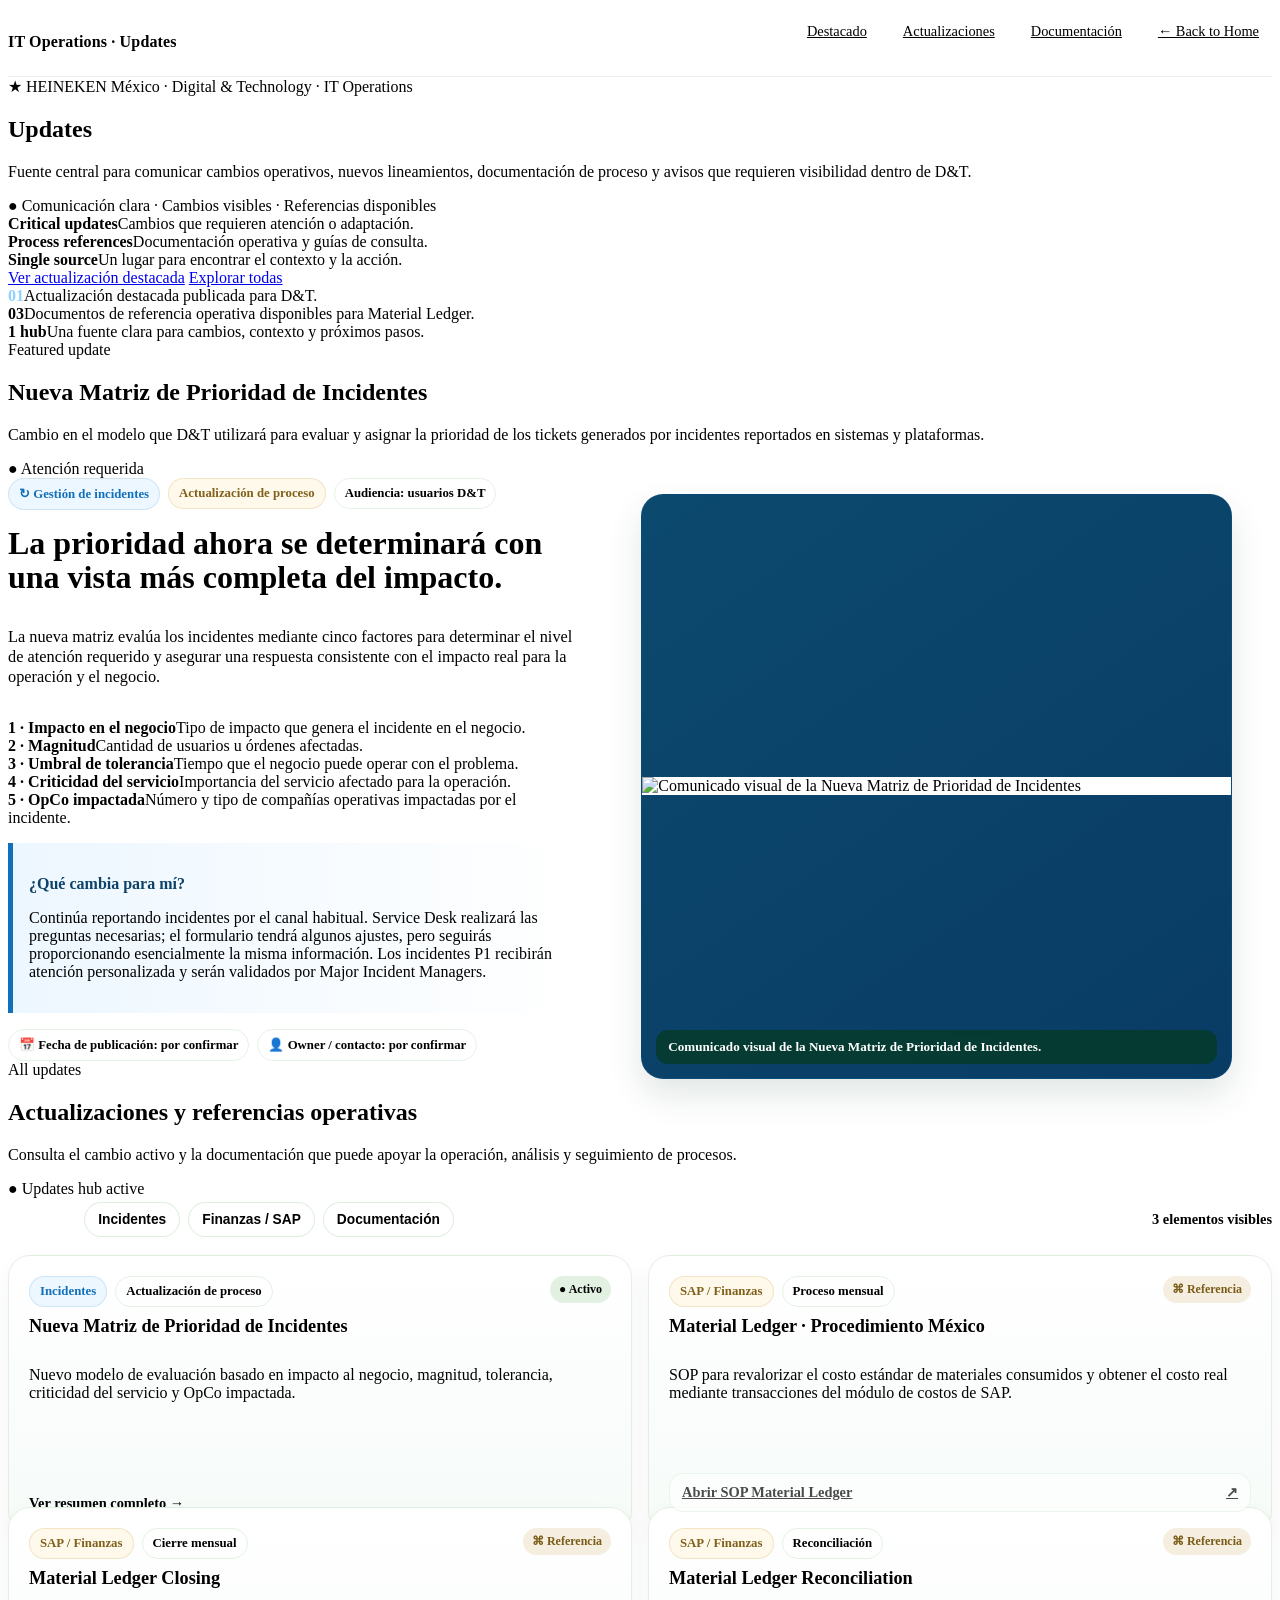
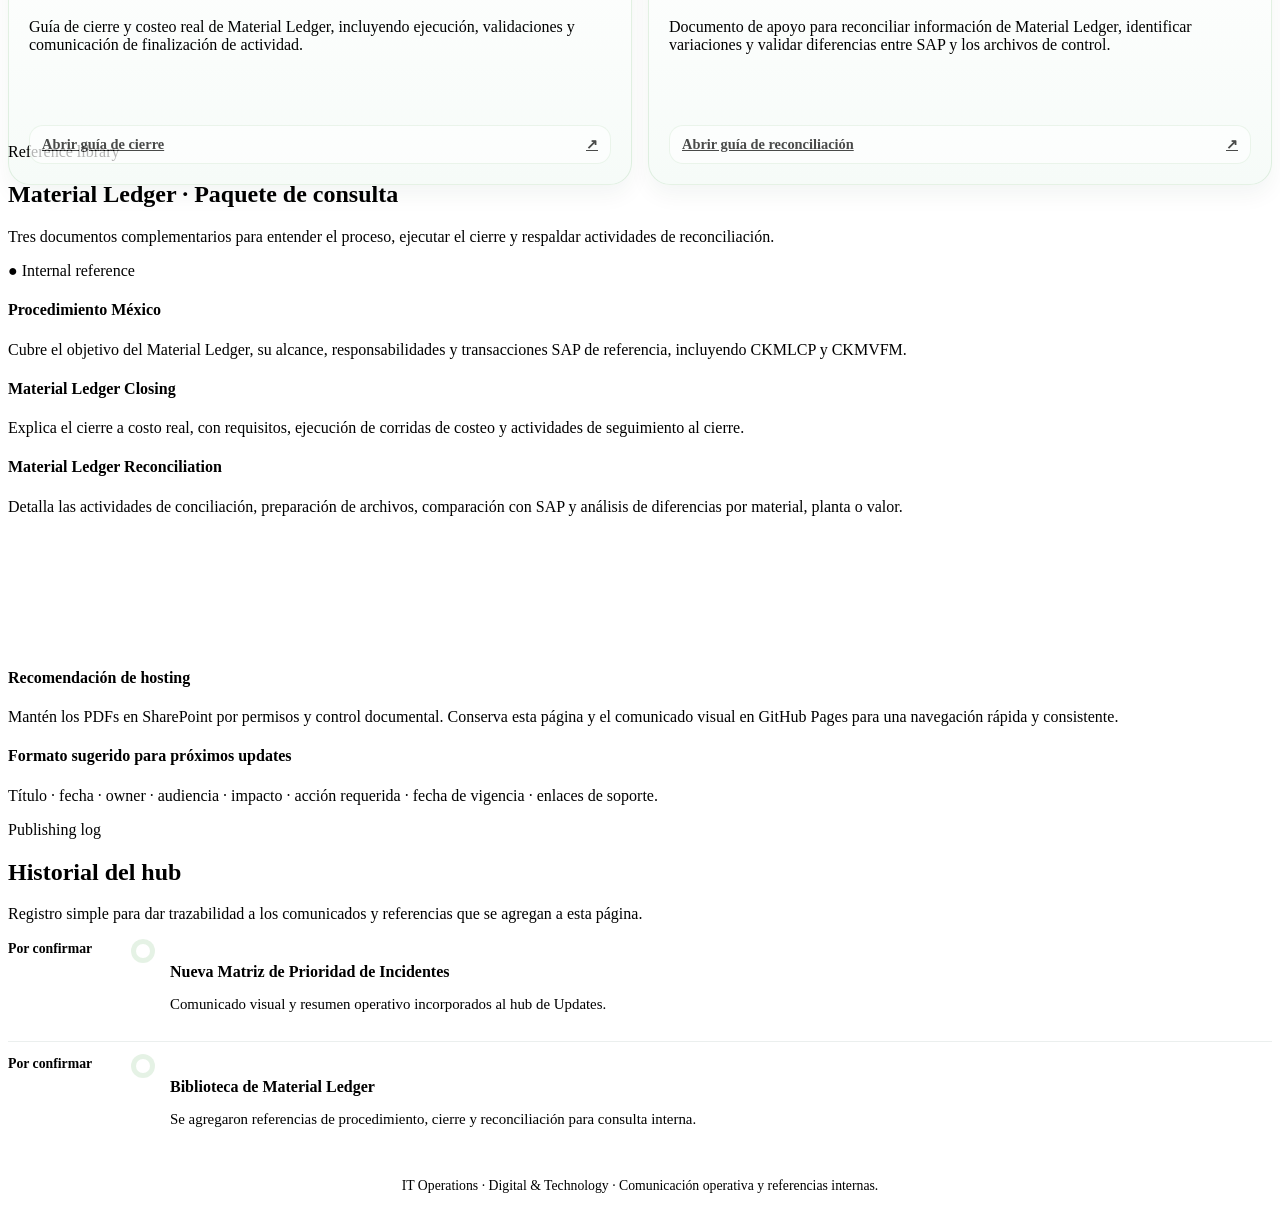
==== updates_main.html @ 382e2a44 "Create updates_main.html" ====
<!DOCTYPE html>
<html lang="es">
<head>
  <meta charset="UTF-8" />
  <meta name="viewport" content="width=device-width, initial-scale=1.0" />
  <meta name="description" content="Actualizaciones relevantes de IT Operations para Digital & Technology." />
  <title>Updates | IT Operations</title>
  <link rel="stylesheet" href="https://kevinjerbbq.github.io/coms.css" />
  <style>
    :root {
      --updates-blue: #126fba;
      --updates-blue-dark: #0d4269;
      --soft-blue: #edf7ff;
      --soft-red: #fff1f2;
      --soft-gold: #fff9ec;
    }

    body { min-width: 320px; }

    .topbar {
      position: sticky;
      top: 0;
      z-index: 1000;
      background: rgba(255, 255, 255, 0.92);
      backdrop-filter: blur(12px);
      border-bottom: 1px solid rgba(5, 59, 42, 0.08);
    }

    .topbar-inner {
      width: min(var(--max-width), calc(100% - 32px));
      margin: 0 auto;
      min-height: 68px;
      display: flex;
      align-items: center;
      justify-content: space-between;
      gap: 18px;
    }

    .topbar-brand {
      font-weight: 900;
      color: var(--green-900);
      letter-spacing: .01em;
      white-space: nowrap;
    }

    .topbar-nav {
      display: flex;
      align-items: center;
      justify-content: flex-end;
      gap: 10px;
      flex-wrap: wrap;
    }

    .topbar .btn {
      min-height: 38px;
      padding: 8px 13px;
      font-size: .9rem;
    }

    .topbar .btn-secondary {
      color: var(--green-900);
      background: var(--green-050);
      border-color: rgba(0, 130, 0, .12);
    }

    .topbar .btn-primary {
      color: var(--white);
      background: var(--green-800);
      box-shadow: none;
    }

    .updates-hero {
      background: linear-gradient(135deg, var(--green-900) 0%, #07553b 46%, var(--updates-blue-dark) 100%);
    }

    .updates-hero::after { background: rgba(18, 111, 186, .24); }

    .updates-hero .hero-stat:first-child strong { color: #8ed2ff; }

    .filter-bar {
      display: flex;
      align-items: center;
      justify-content: space-between;
      gap: 12px;
      flex-wrap: wrap;
      margin-top: 4px;
    }

    .filter-group {
      display: flex;
      flex-wrap: wrap;
      gap: 8px;
    }

    .filter-chip {
      border: 1px solid rgba(0, 130, 0, .13);
      background: #fff;
      color: var(--ink-700);
      border-radius: 999px;
      padding: 9px 13px;
      font-weight: 800;
      font-size: .86rem;
      cursor: pointer;
      transition: var(--transition);
    }

    .filter-chip:hover,
    .filter-chip.active {
      background: var(--green-800);
      color: #fff;
      border-color: var(--green-800);
      transform: translateY(-1px);
    }

    .update-count {
      color: var(--ink-500);
      font-size: .9rem;
      font-weight: 700;
    }

    .featured-grid {
      display: grid;
      grid-template-columns: minmax(0, .92fr) minmax(310px, 1.08fr);
      gap: 22px;
      align-items: stretch;
    }

    .featured-copy {
      display: flex;
      flex-direction: column;
      gap: 16px;
    }

    .meta-row {
      display: flex;
      flex-wrap: wrap;
      gap: 8px;
      align-items: center;
    }

    .meta-chip {
      display: inline-flex;
      align-items: center;
      gap: 7px;
      padding: 7px 10px;
      border-radius: 999px;
      background: var(--green-050);
      border: 1px solid rgba(0, 130, 0, .1);
      color: var(--green-800);
      font-size: .8rem;
      font-weight: 800;
    }

    .meta-chip.blue { background: var(--soft-blue); border-color: rgba(18,111,186,.14); color: var(--updates-blue); }
    .meta-chip.gold { background: var(--soft-gold); border-color: rgba(200,162,77,.24); color: #80601a; }

    .update-title {
      margin: 0;
      font-size: clamp(1.6rem, 2.5vw, 2.35rem);
      line-height: 1.08;
      color: var(--green-900);
    }

    .update-lead {
      color: var(--ink-500);
      font-size: 1.02rem;
      max-width: 760px;
    }

    .impact-box {
      padding: 16px;
      border-left: 5px solid var(--updates-blue);
      border-radius: 0 16px 16px 0;
      background: linear-gradient(90deg, var(--soft-blue), #fff);
    }

    .impact-box h3 {
      margin-bottom: 6px;
      font-size: 1rem;
      color: var(--updates-blue-dark);
    }

    .impact-box p { color: var(--ink-700); }

    .feature-image-wrap {
      position: relative;
      display: flex;
      align-items: center;
      justify-content: center;
      min-height: 100%;
      border-radius: 22px;
      overflow: hidden;
      background: linear-gradient(145deg, #0c496f, #093c65);
      border: 1px solid rgba(18, 111, 186, .16);
      box-shadow: 0 16px 34px rgba(5, 59, 42, .12);
    }

    .feature-image-wrap img {
      display: block;
      width: 100%;
      max-height: 690px;
      object-fit: contain;
      background: #fff;
    }

    .image-caption {
      position: absolute;
      left: 14px;
      right: 14px;
      bottom: 14px;
      padding: 9px 12px;
      border-radius: 12px;
      color: #fff;
      background: rgba(5, 59, 42, .86);
      backdrop-filter: blur(8px);
      font-size: .82rem;
      font-weight: 700;
    }

    .update-grid {
      display: grid;
      grid-template-columns: repeat(2, minmax(0, 1fr));
      gap: 16px;
      margin-top: 18px;
    }

    .update-card {
      display: flex;
      flex-direction: column;
      gap: 13px;
      min-height: 100%;
      padding: 20px;
      border: 1px solid rgba(0, 130, 0, .1);
      border-radius: 22px;
      background: linear-gradient(180deg, #fff, #f6fbf8);
      box-shadow: 0 10px 22px rgba(5, 59, 42, .05);
      transition: transform var(--transition), box-shadow var(--transition);
    }

    .update-card:hover { transform: translateY(-3px); box-shadow: 0 18px 34px rgba(5, 59, 42, .11); }

    .update-card.hidden { display: none; }

    .update-card-top {
      display: flex;
      align-items: flex-start;
      justify-content: space-between;
      gap: 12px;
    }

    .update-card h3 {
      font-size: 1.14rem;
      color: var(--green-900);
      margin: 0;
    }

    .update-card .muted { flex: 1; }

    .status-pill {
      display: inline-flex;
      align-items: center;
      gap: 7px;
      flex-shrink: 0;
      padding: 6px 9px;
      border-radius: 999px;
      font-size: .75rem;
      font-weight: 900;
      white-space: nowrap;
    }

    .status-live { color: var(--green-800); background: rgba(0,130,0,.11); }
    .status-reference { color: #7a5c18; background: rgba(200,162,77,.17); }
    .status-pending { color: var(--updates-blue); background: rgba(18,111,186,.1); }

    .doc-list {
      display: grid;
      gap: 9px;
      margin-top: auto;
    }

    .doc-link {
      display: flex;
      align-items: center;
      justify-content: space-between;
      gap: 12px;
      padding: 10px 12px;
      border-radius: 14px;
      border: 1px solid rgba(0, 130, 0, .1);
      background: #fff;
      color: var(--green-800);
      font-weight: 800;
      font-size: .9rem;
      transition: var(--transition);
    }

    .doc-link:hover { border-color: rgba(0,130,0,.33); background: var(--green-050); }
    .doc-link[aria-disabled="true"] { opacity: .7; cursor: not-allowed; }

    .read-more { color: var(--green-800); font-weight: 900; font-size: .9rem; }

    .timeline {
      display: grid;
      gap: 0;
      margin-top: 18px;
    }

    .timeline-row {
      display: grid;
      grid-template-columns: 116px 22px minmax(0, 1fr);
      gap: 12px;
      align-items: start;
      padding: 14px 0;
      border-top: 1px solid rgba(5,59,42,.08);
    }

    .timeline-row:first-child { border-top: 0; padding-top: 0; }
    .timeline-date { color: var(--ink-500); font-size: .86rem; font-weight: 800; }
    .timeline-dot { width: 14px; height: 14px; border-radius: 50%; background: var(--green-600); box-shadow: 0 0 0 5px rgba(0,130,0,.1); margin-top: 3px; }
    .timeline-row h4 { margin-bottom: 3px; color: var(--green-900); }
    .timeline-row p { color: var(--ink-500); font-size: .93rem; }

    .publisher-note {
      padding: 18px;
      border-radius: 18px;
      background: linear-gradient(135deg, var(--green-900), var(--green-800));
      color: #fff;
    }

    .publisher-note p { color: rgba(255,255,255,.83); margin-top: 7px; }

    .publisher-note code {
      display: inline-block;
      margin-top: 10px;
      padding: 7px 9px;
      border-radius: 9px;
      color: #fff;
      background: rgba(255,255,255,.1);
      font-family: ui-monospace, SFMono-Regular, Menlo, Consolas, monospace;
      font-size: .82rem;
    }

    .footer-note {
      text-align: center;
      padding: 8px 0 0;
      color: var(--ink-500);
      font-size: .86rem;
    }

    @media (max-width: 880px) {
      .featured-grid { grid-template-columns: 1fr; }
      .update-grid { grid-template-columns: 1fr; }
      .feature-image-wrap { min-height: auto; }
    }

    @media (max-width: 660px) {
      .topbar-inner { padding: 10px 0; align-items: flex-start; flex-direction: column; }
      .topbar-nav { width: 100%; justify-content: flex-start; }
      .topbar .btn { min-height: 36px; padding: 7px 10px; }
      .shell { width: min(var(--max-width), calc(100% - 22px)); padding-top: 18px; }
      .hero { padding: 23px; border-radius: 25px; }
      .hero-highlight-row { grid-template-columns: 1fr; }
      .section-card { padding: 20px; border-radius: 24px; }
      .timeline-row { grid-template-columns: 86px 18px minmax(0,1fr); gap: 9px; }
      .image-caption { position: static; border-radius: 0; width: 100%; }
      .feature-image-wrap { display: block; }
    }
  </style>
</head>
<body>
  <header class="topbar">
    <div class="topbar-inner">
      <div class="topbar-brand">IT Operations · Updates</div>
      <nav class="topbar-nav" aria-label="Navegación de updates">
        <a class="btn btn-secondary" href="#featured-update">Destacado</a>
        <a class="btn btn-secondary" href="#all-updates">Actualizaciones</a>
        <a class="btn btn-secondary" href="#reference-library">Documentación</a>
        <a class="btn btn-primary" href="https://kevinjerbbq.github.io/">← Back to Home</a>
      </nav>
    </div>
  </header>

  <main class="shell">
    <section class="hero updates-hero">
      <div class="hero-glow"></div>
      <div class="hero-gridlines"></div>
      <div class="hero-grid">
        <div>
          <div class="brand-pill"><span class="star">★</span> HEINEKEN México · Digital &amp; Technology · IT Operations</div>
          <h1>Updates</h1>
          <p class="hero-copy">
            Fuente central para comunicar cambios operativos, nuevos lineamientos, documentación de proceso y avisos que requieren visibilidad dentro de D&amp;T.
          </p>
          <div class="hero-ribbon">● Comunicación clara · Cambios visibles · Referencias disponibles</div>
          <div class="hero-highlight-row">
            <div class="hero-chip"><strong>Critical updates</strong><span>Cambios que requieren atención o adaptación.</span></div>
            <div class="hero-chip"><strong>Process references</strong><span>Documentación operativa y guías de consulta.</span></div>
            <div class="hero-chip"><strong>Single source</strong><span>Un lugar para encontrar el contexto y la acción.</span></div>
          </div>
          <div class="hero-actions">
            <a href="#featured-update" class="btn btn-primary">Ver actualización destacada</a>
            <a href="#all-updates" class="btn btn-secondary">Explorar todas</a>
          </div>
        </div>

        <div class="hero-panel">
          <div class="hero-stat"><strong>01</strong><span>Actualización destacada publicada para D&amp;T.</span></div>
          <div class="hero-stat"><strong>03</strong><span>Documentos de referencia operativa disponibles para Material Ledger.</span></div>
          <div class="hero-stat"><strong>1 hub</strong><span>Una fuente clara para cambios, contexto y próximos pasos.</span></div>
        </div>
      </div>
    </section>

    <section class="section-card" id="featured-update">
      <div class="section-header">
        <div>
          <div class="eyebrow">Featured update</div>
          <h2 class="section-title">Nueva Matriz de Prioridad de Incidentes</h2>
          <p class="section-subtitle">Cambio en el modelo que D&amp;T utilizará para evaluar y asignar la prioridad de los tickets generados por incidentes reportados en sistemas y plataformas.</p>
        </div>
        <div class="pill pill-alert">● Atención requerida</div>
      </div>

      <div class="featured-grid">
        <div class="featured-copy">
          <div class="meta-row">
            <span class="meta-chip blue">↻ Gestión de incidentes</span>
            <span class="meta-chip gold">Actualización de proceso</span>
            <span class="meta-chip">Audiencia: usuarios D&amp;T</span>
          </div>

          <h3 class="update-title">La prioridad ahora se determinará con una vista más completa del impacto.</h3>
          <p class="update-lead">
            La nueva matriz evalúa los incidentes mediante cinco factores para determinar el nivel de atención requerido y asegurar una respuesta consistente con el impacto real para la operación y el negocio.
          </p>

          <div class="section-banner" style="grid-template-columns: repeat(2, minmax(0, 1fr)); margin-top: 0;">
            <div class="banner-card"><strong>1 · Impacto en el negocio</strong><span>Tipo de impacto que genera el incidente en el negocio.</span></div>
            <div class="banner-card"><strong>2 · Magnitud</strong><span>Cantidad de usuarios u órdenes afectadas.</span></div>
            <div class="banner-card"><strong>3 · Umbral de tolerancia</strong><span>Tiempo que el negocio puede operar con el problema.</span></div>
            <div class="banner-card"><strong>4 · Criticidad del servicio</strong><span>Importancia del servicio afectado para la operación.</span></div>
            <div class="banner-card" style="grid-column: 1 / -1;"><strong>5 · OpCo impactada</strong><span>Número y tipo de compañías operativas impactadas por el incidente.</span></div>
          </div>

          <div class="impact-box">
            <h3>¿Qué cambia para mí?</h3>
            <p>Continúa reportando incidentes por el canal habitual. Service Desk realizará las preguntas necesarias; el formulario tendrá algunos ajustes, pero seguirás proporcionando esencialmente la misma información. Los incidentes P1 recibirán atención personalizada y serán validados por Major Incident Managers.</p>
          </div>

          <div class="meta-row">
            <span class="meta-chip">📅 Fecha de publicación: por confirmar</span>
            <span class="meta-chip">👤 Owner / contacto: por confirmar</span>
          </div>
        </div>

        <figure class="feature-image-wrap">
          <img src="assets/updates/matrizprioridadincidentes.png" alt="Comunicado visual de la Nueva Matriz de Prioridad de Incidentes" />
          <figcaption class="image-caption">Comunicado visual de la Nueva Matriz de Prioridad de Incidentes.</figcaption>
        </figure>
      </div>
    </section>

    <section class="section-card" id="all-updates">
      <div class="section-header">
        <div>
          <div class="eyebrow">All updates</div>
          <h2 class="section-title">Actualizaciones y referencias operativas</h2>
          <p class="section-subtitle">Consulta el cambio activo y la documentación que puede apoyar la operación, análisis y seguimiento de procesos.</p>
        </div>
        <div class="pill pill-success">● Updates hub active</div>
      </div>

      <div class="filter-bar">
        <div class="filter-group" role="group" aria-label="Filtrar actualizaciones">
          <button class="filter-chip active" type="button" data-filter="all">Todos</button>
          <button class="filter-chip" type="button" data-filter="incident">Incidentes</button>
          <button class="filter-chip" type="button" data-filter="finance">Finanzas / SAP</button>
          <button class="filter-chip" type="button" data-filter="reference">Documentación</button>
        </div>
        <div class="update-count" id="updateCount">3 elementos visibles</div>
      </div>

      <div class="update-grid" id="updatesGrid">
        <article class="update-card" data-category="incident">
          <div class="update-card-top">
            <div>
              <div class="meta-row" style="margin-bottom: 9px;"><span class="meta-chip blue">Incidentes</span><span class="meta-chip">Actualización de proceso</span></div>
              <h3>Nueva Matriz de Prioridad de Incidentes</h3>
            </div>
            <span class="status-pill status-live">● Activo</span>
          </div>
          <p class="muted">Nuevo modelo de evaluación basado en impacto al negocio, magnitud, tolerancia, criticidad del servicio y OpCo impactada.</p>
          <a class="read-more" href="#featured-update">Ver resumen completo →</a>
        </article>

        <article class="update-card" data-category="finance reference">
          <div class="update-card-top">
            <div>
              <div class="meta-row" style="margin-bottom: 9px;"><span class="meta-chip gold">SAP / Finanzas</span><span class="meta-chip">Proceso mensual</span></div>
              <h3>Material Ledger · Procedimiento México</h3>
            </div>
            <span class="status-pill status-reference">⌘ Referencia</span>
          </div>
          <p class="muted">SOP para revalorizar el costo estándar de materiales consumidos y obtener el costo real mediante transacciones del módulo de costos de SAP.</p>
          <div class="doc-list">
            <!-- REPLACE THE # WITH THE FINAL SHAREPOINT URL -->
            <a class="doc-link" href="#" target="_blank" rel="noopener noreferrer" aria-disabled="true">Abrir SOP Material Ledger <span>↗</span></a>
          </div>
        </article>

        <article class="update-card" data-category="finance reference">
          <div class="update-card-top">
            <div>
              <div class="meta-row" style="margin-bottom: 9px;"><span class="meta-chip gold">SAP / Finanzas</span><span class="meta-chip">Cierre mensual</span></div>
              <h3>Material Ledger Closing</h3>
            </div>
            <span class="status-pill status-reference">⌘ Referencia</span>
          </div>
          <p class="muted">Guía de cierre y costeo real de Material Ledger, incluyendo ejecución, validaciones y comunicación de finalización de actividad.</p>
          <div class="doc-list">
            <!-- REPLACE THE # WITH THE FINAL SHAREPOINT URL -->
            <a class="doc-link" href="#" target="_blank" rel="noopener noreferrer" aria-disabled="true">Abrir guía de cierre <span>↗</span></a>
          </div>
        </article>

        <article class="update-card" data-category="finance reference">
          <div class="update-card-top">
            <div>
              <div class="meta-row" style="margin-bottom: 9px;"><span class="meta-chip gold">SAP / Finanzas</span><span class="meta-chip">Reconciliación</span></div>
              <h3>Material Ledger Reconciliation</h3>
            </div>
            <span class="status-pill status-reference">⌘ Referencia</span>
          </div>
          <p class="muted">Documento de apoyo para reconciliar información de Material Ledger, identificar variaciones y validar diferencias entre SAP y los archivos de control.</p>
          <div class="doc-list">
            <!-- REPLACE THE # WITH THE FINAL SHAREPOINT URL -->
            <a class="doc-link" href="#" target="_blank" rel="noopener noreferrer" aria-disabled="true">Abrir guía de reconciliación <span>↗</span></a>
          </div>
        </article>
      </div>
    </section>

    <section class="section-card" id="reference-library">
      <div class="section-header">
        <div>
          <div class="eyebrow">Reference library</div>
          <h2 class="section-title">Material Ledger · Paquete de consulta</h2>
          <p class="section-subtitle">Tres documentos complementarios para entender el proceso, ejecutar el cierre y respaldar actividades de reconciliación.</p>
        </div>
        <div class="pill pill-gold">● Internal reference</div>
      </div>

      <div class="panel-grid">
        <div class="stack">
          <div class="info-card">
            <h4>Procedimiento México</h4>
            <p class="muted">Cubre el objetivo del Material Ledger, su alcance, responsabilidades y transacciones SAP de referencia, incluyendo CKMLCP y CKMVFM.</p>
          </div>
          <div class="info-card">
            <h4>Material Ledger Closing</h4>
            <p class="muted">Explica el cierre a costo real, con requisitos, ejecución de corridas de costeo y actividades de seguimiento al cierre.</p>
          </div>
          <div class="info-card">
            <h4>Material Ledger Reconciliation</h4>
            <p class="muted">Detalla las actividades de conciliación, preparación de archivos, comparación con SAP y análisis de diferencias por material, planta o valor.</p>
          </div>
        </div>

        <div class="stack">
          <div class="publisher-note">
            <strong>Links pendientes de publicación</strong>
            <p>Los documentos se presentan como referencia interna. Sustituye los enlaces <code>href="#"</code> de las cards superiores con los links de SharePoint cuando estén listos.</p>
          </div>
          <div class="mini-card">
            <h4>Recomendación de hosting</h4>
            <p class="muted">Mantén los PDFs en SharePoint por permisos y control documental. Conserva esta página y el comunicado visual en GitHub Pages para una navegación rápida y consistente.</p>
          </div>
          <div class="mini-card">
            <h4>Formato sugerido para próximos updates</h4>
            <p class="muted">Título · fecha · owner · audiencia · impacto · acción requerida · fecha de vigencia · enlaces de soporte.</p>
          </div>
        </div>
      </div>
    </section>

    <section class="section-card" aria-label="Historial de publicación">
      <div class="section-header">
        <div>
          <div class="eyebrow">Publishing log</div>
          <h2 class="section-title">Historial del hub</h2>
          <p class="section-subtitle">Registro simple para dar trazabilidad a los comunicados y referencias que se agregan a esta página.</p>
        </div>
      </div>

      <div class="timeline">
        <div class="timeline-row">
          <div class="timeline-date">Por confirmar</div>
          <div class="timeline-dot"></div>
          <div><h4>Nueva Matriz de Prioridad de Incidentes</h4><p>Comunicado visual y resumen operativo incorporados al hub de Updates.</p></div>
        </div>
        <div class="timeline-row">
          <div class="timeline-date">Por confirmar</div>
          <div class="timeline-dot"></div>
          <div><h4>Biblioteca de Material Ledger</h4><p>Se agregaron referencias de procedimiento, cierre y reconciliación para consulta interna.</p></div>
        </div>
      </div>
    </section>

    <p class="footer-note">IT Operations · Digital &amp; Technology · Comunicación operativa y referencias internas.</p>
  </main>

  <script>
    const filterButtons = document.querySelectorAll('.filter-chip');
    const updateCards = document.querySelectorAll('.update-card');
    const updateCount = document.getElementById('updateCount');

    function applyFilter(filter) {
      let visible = 0;
      updateCards.forEach((card) => {
        const categories = card.dataset.category.split(' ');
        const show = filter === 'all' || categories.includes(filter);
        card.classList.toggle('hidden', !show);
        if (show) visible += 1;
      });
      updateCount.textContent = `${visible} ${visible === 1 ? 'elemento visible' : 'elementos visibles'}`;
    }

    filterButtons.forEach((button) => {
      button.addEventListener('click', () => {
        filterButtons.forEach((item) => item.classList.remove('active'));
        button.classList.add('active');
        applyFilter(button.dataset.filter);
      });
    });

    document.querySelectorAll('.doc-link[aria-disabled="true"]').forEach((link) => {
      link.addEventListener('click', (event) => {
        if (link.getAttribute('href') === '#') {
          event.preventDefault();
          alert('Pendiente: reemplaza este enlace con la URL final de SharePoint.');
        }
      });
    });
  </script>
</body>
</html>
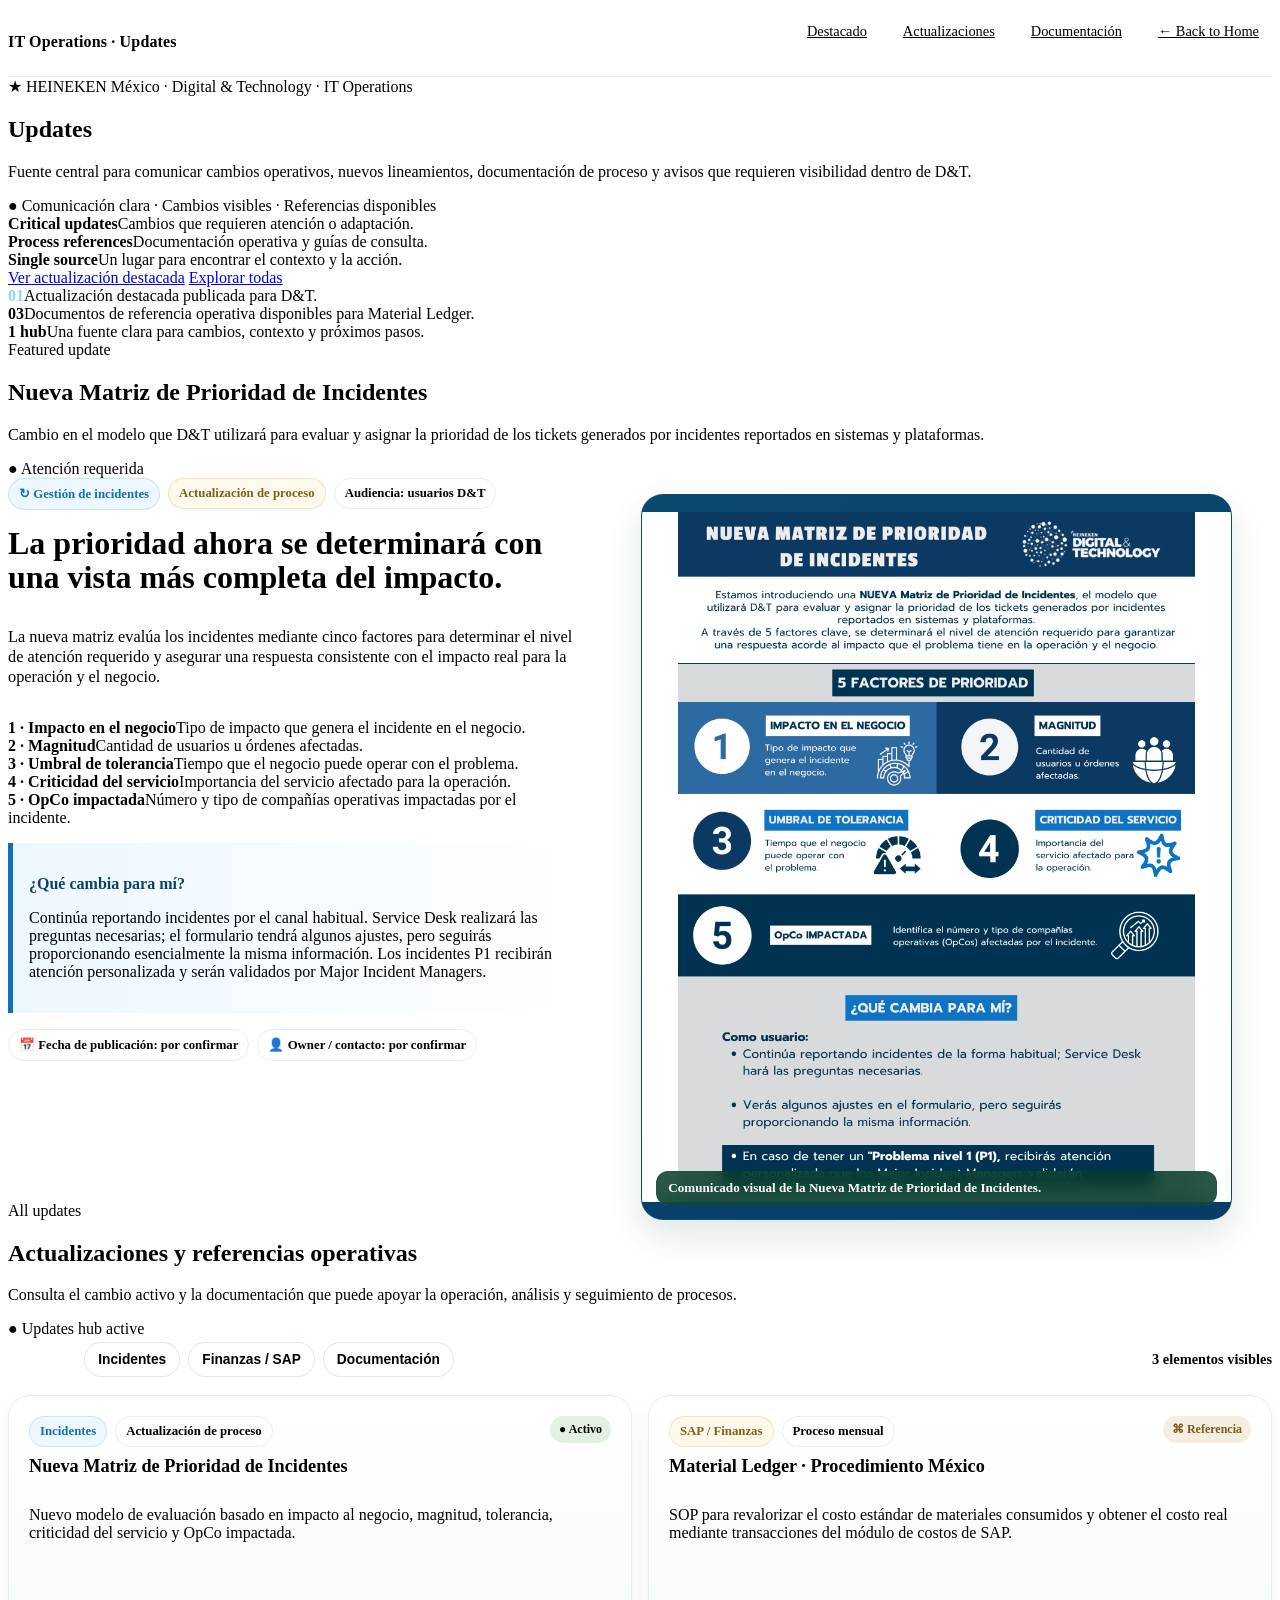
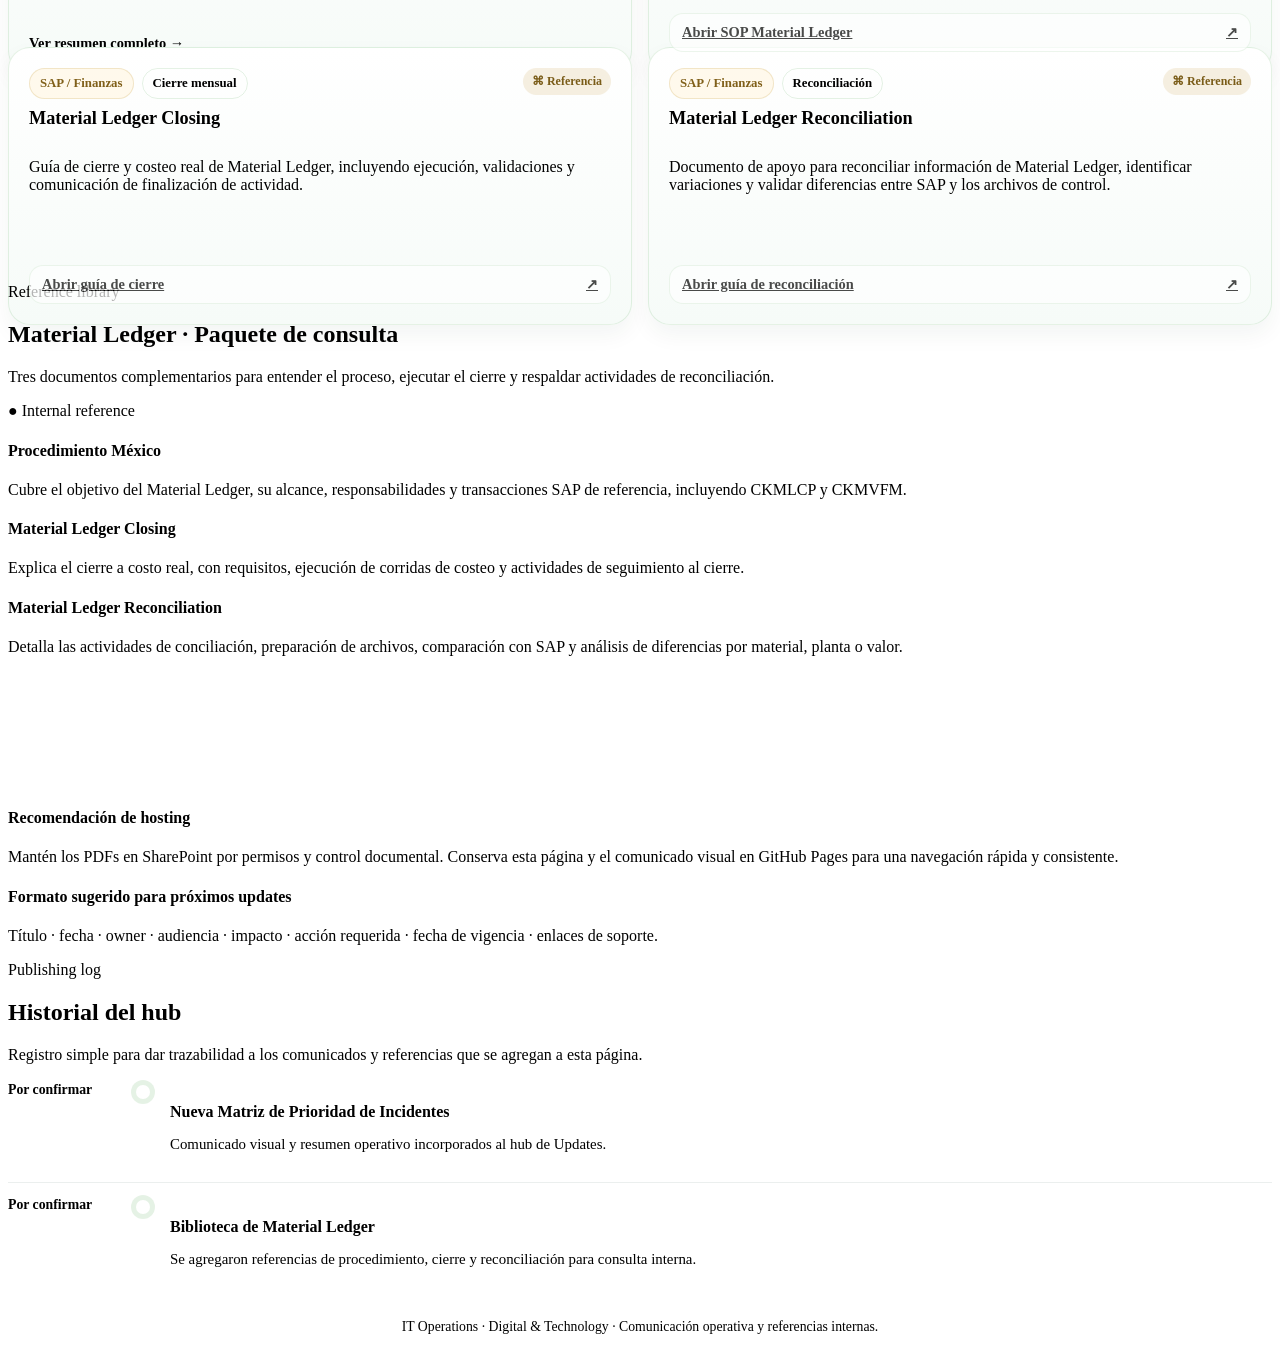
==== commit 32ffe3d8: "Update updates_main.html" ====
--- a/updates_main.html
+++ b/updates_main.html
@@ -453,7 +453,7 @@
         </div>
 
         <figure class="feature-image-wrap">
-          <img src="assets/updates/matrizprioridadincidentes.png" alt="Comunicado visual de la Nueva Matriz de Prioridad de Incidentes" />
+          <img src="https://kevinjerbbq.github.io/matrizprioridadincidentes.png" alt="Comunicado visual de la Nueva Matriz de Prioridad de Incidentes" />
           <figcaption class="image-caption">Comunicado visual de la Nueva Matriz de Prioridad de Incidentes.</figcaption>
         </figure>
       </div>
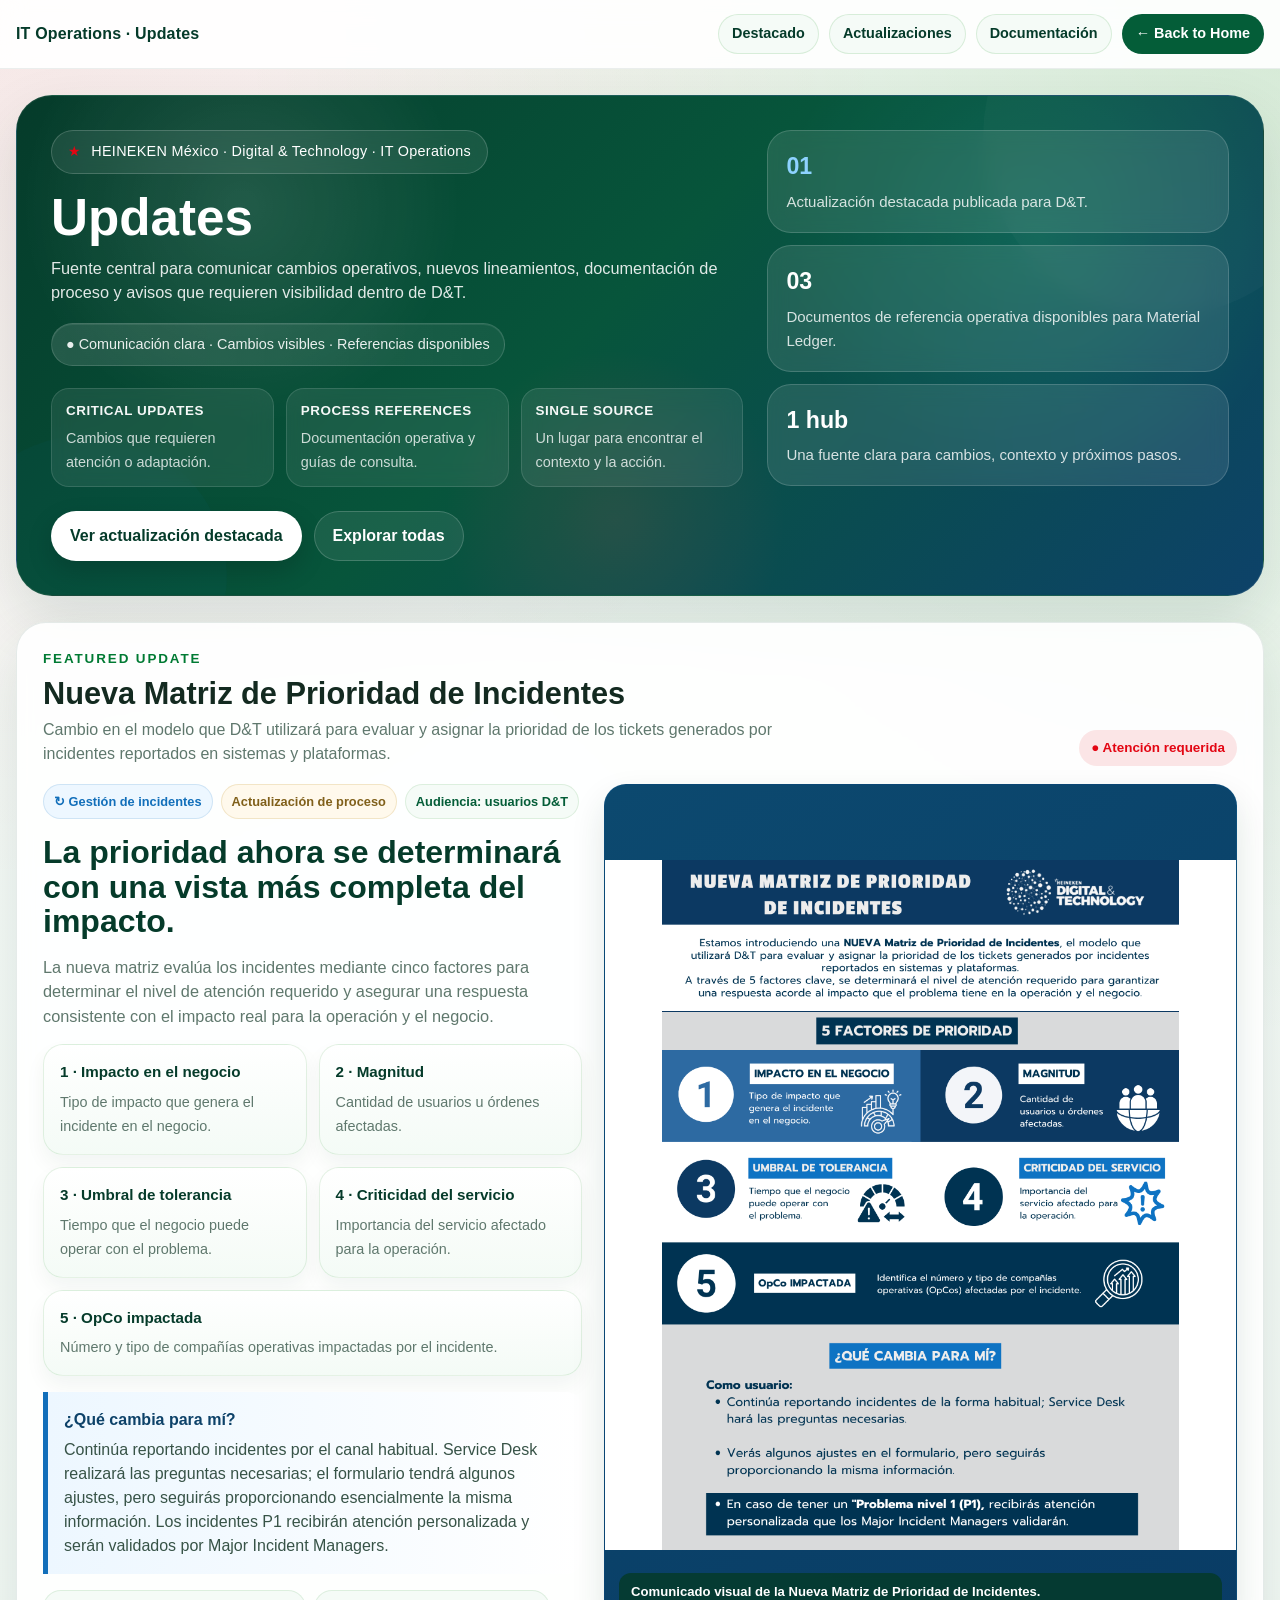
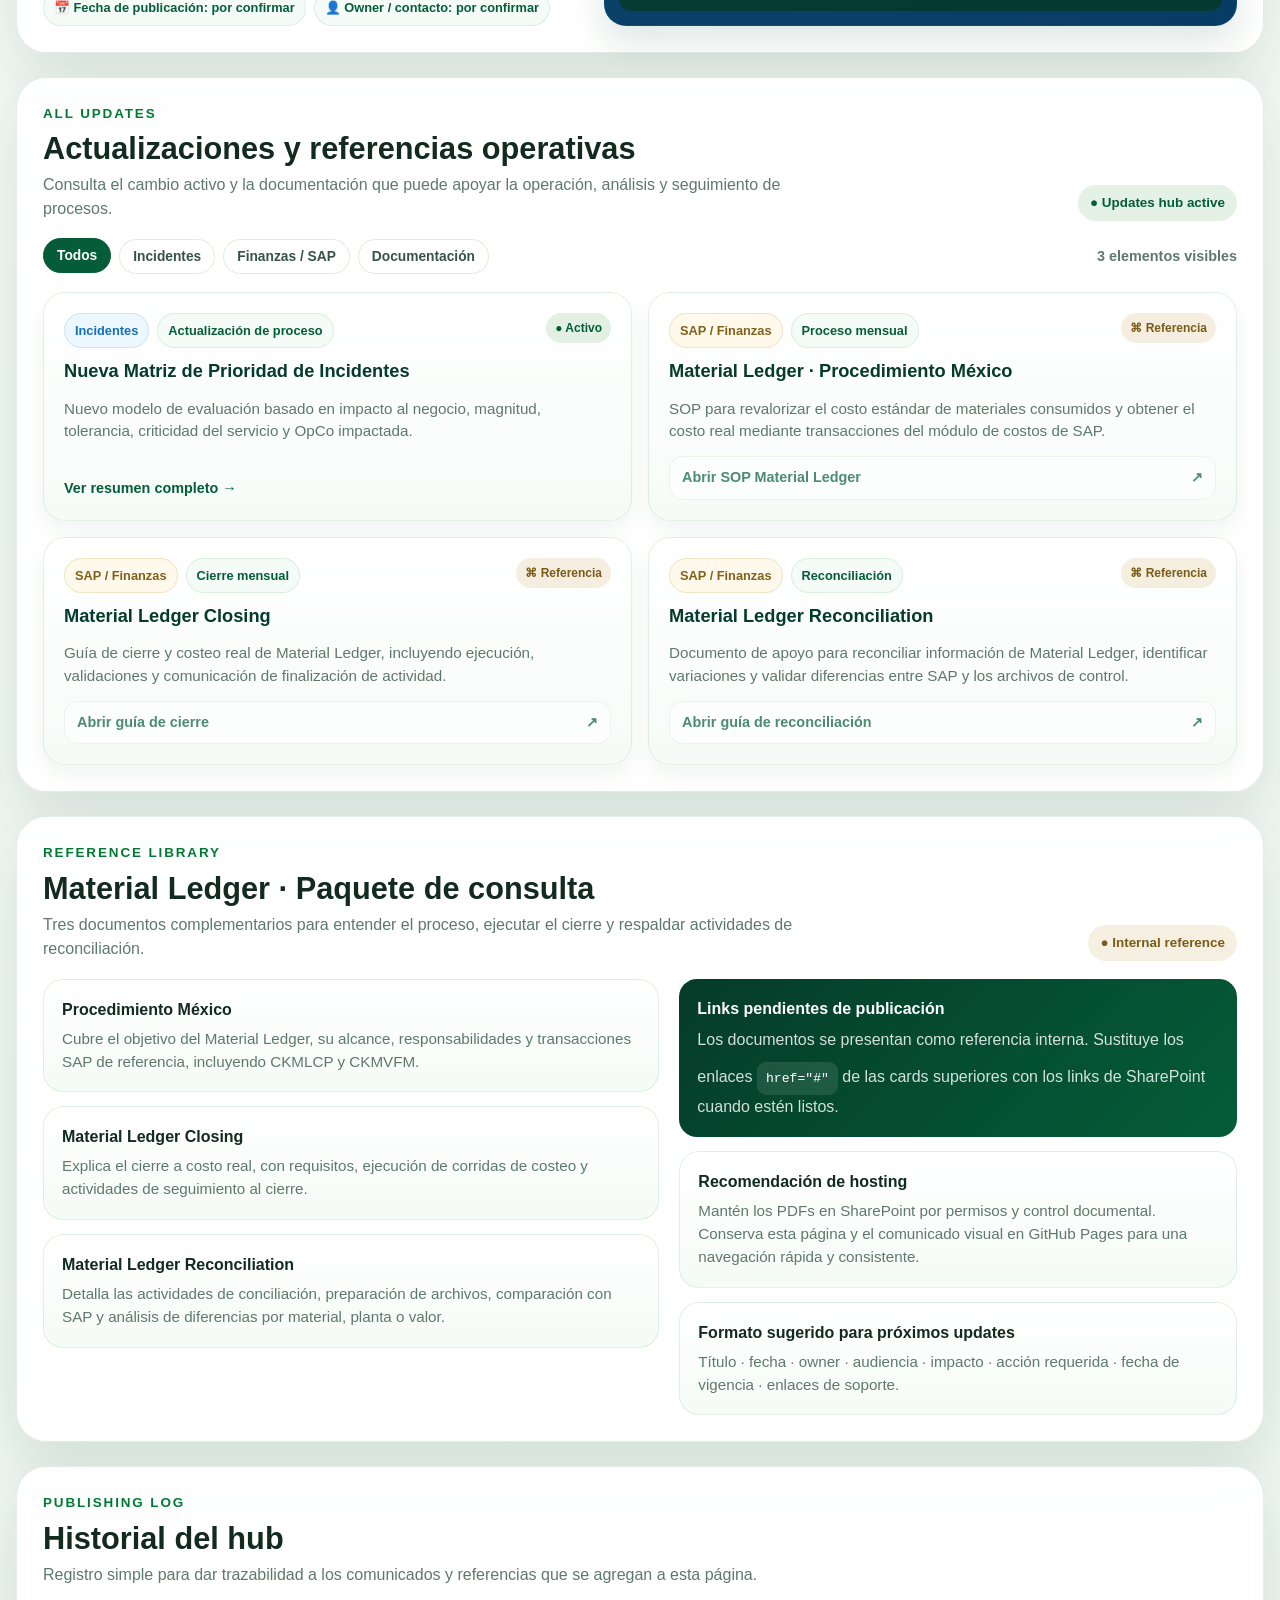
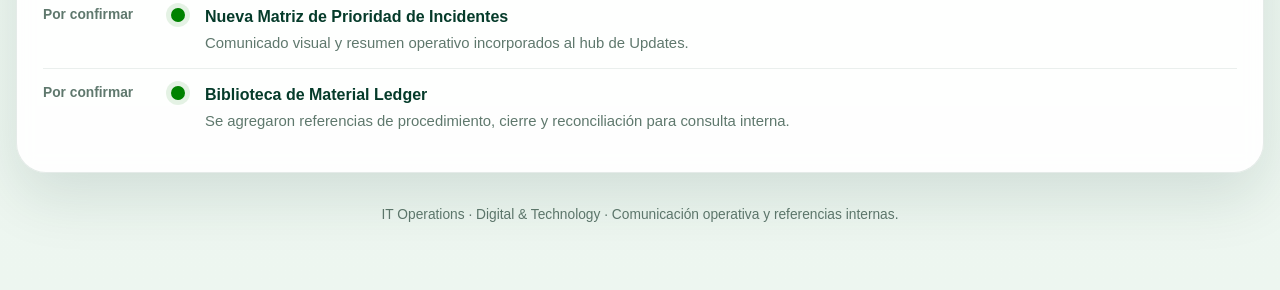
==== commit f2e1b995: "Update updates_main.html" ====
--- a/updates_main.html
+++ b/updates_main.html
@@ -5,7 +5,7 @@
   <meta name="viewport" content="width=device-width, initial-scale=1.0" />
   <meta name="description" content="Actualizaciones relevantes de IT Operations para Digital & Technology." />
   <title>Updates | IT Operations</title>
-  <link rel="stylesheet" href="https://kevinjerbbq.github.io/coms.css" />
+  <link rel="stylesheet" href="https://kevinjerbbq.github.io/comss.css" />
   <style>
     :root {
       --updates-blue: #126fba;
